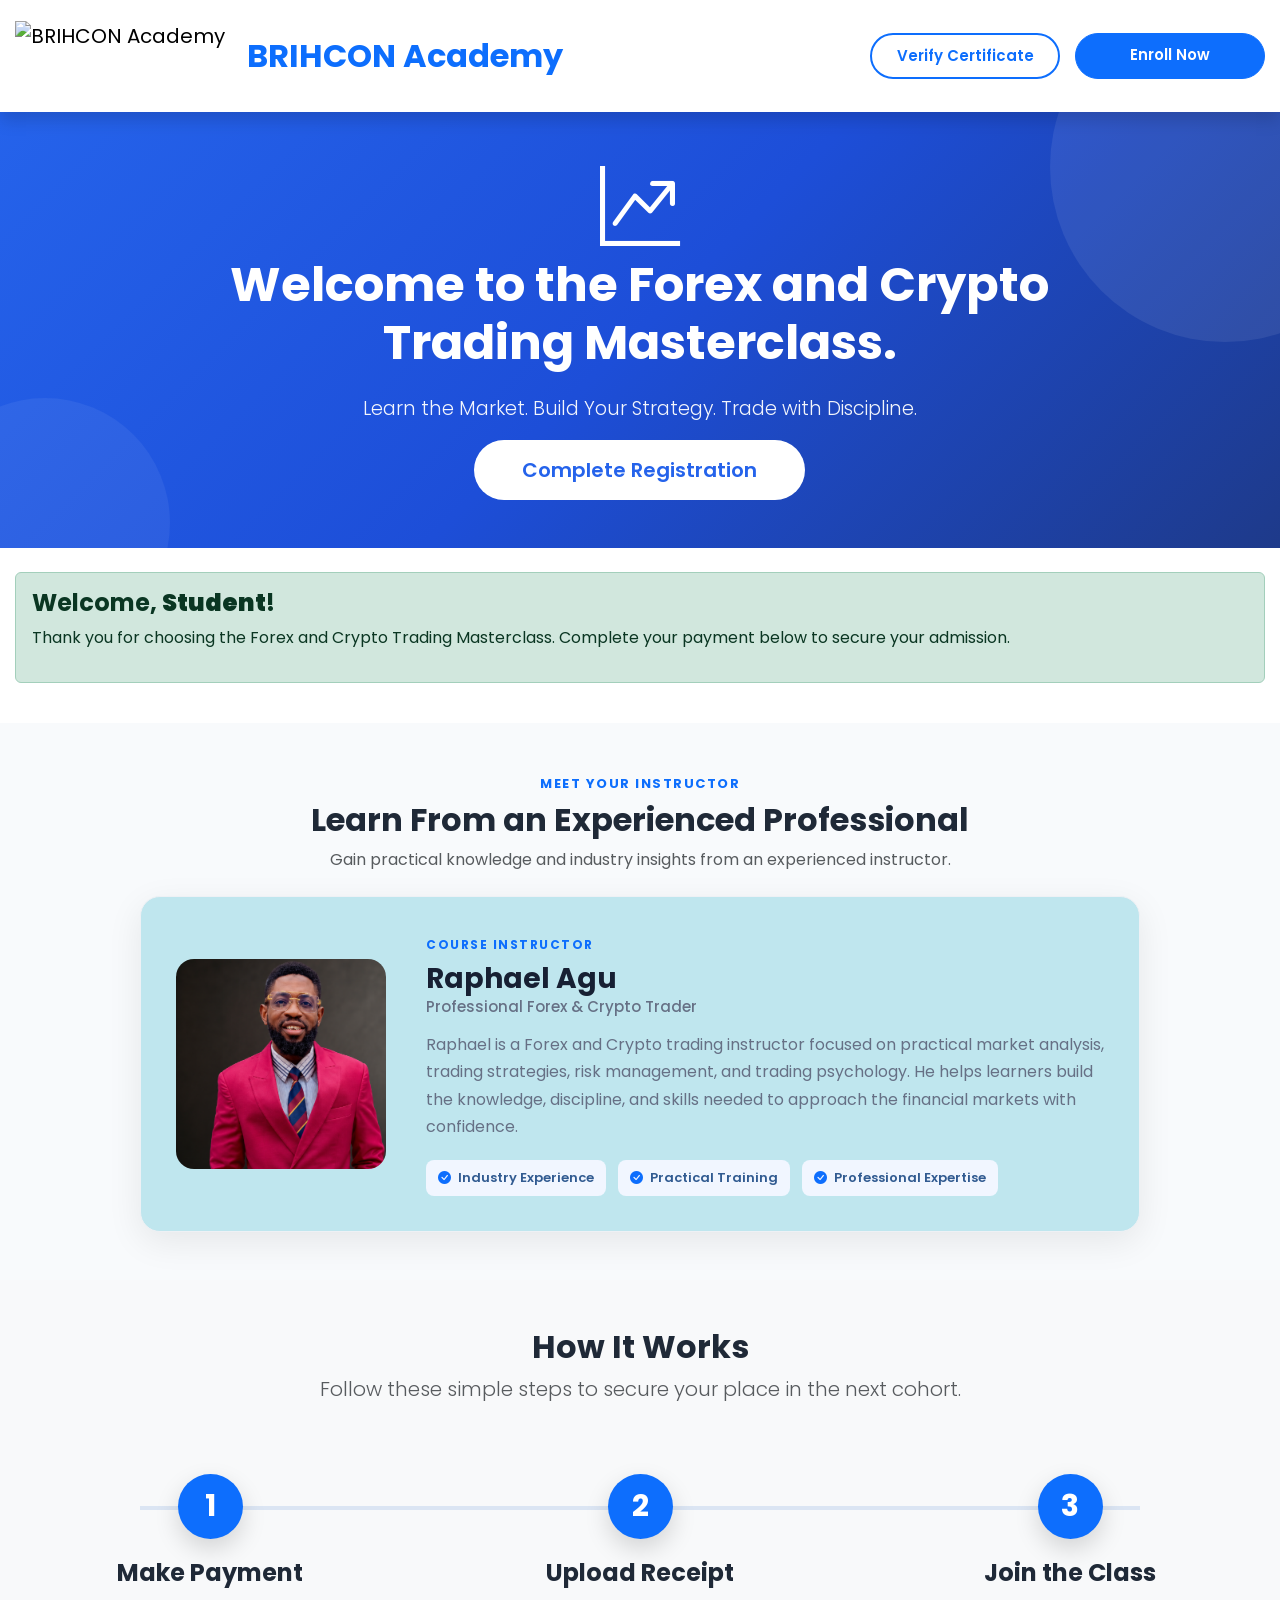
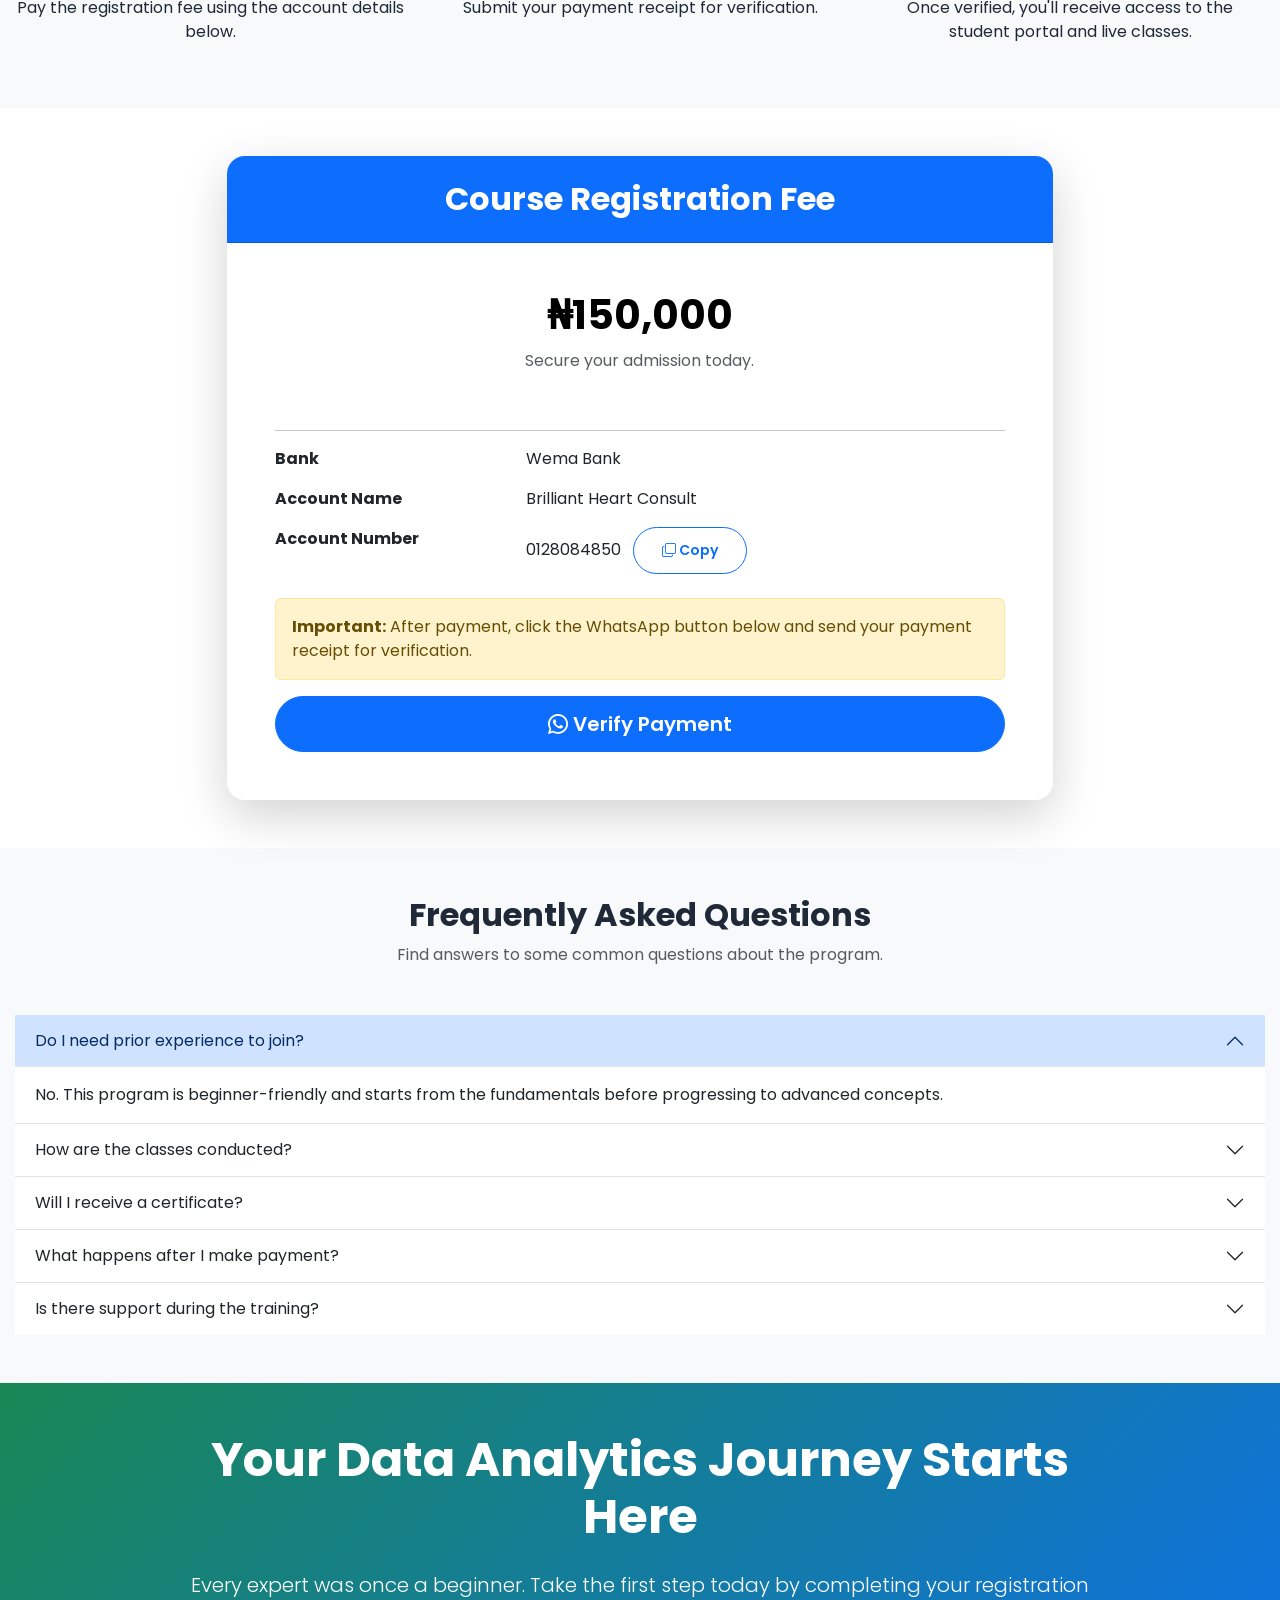
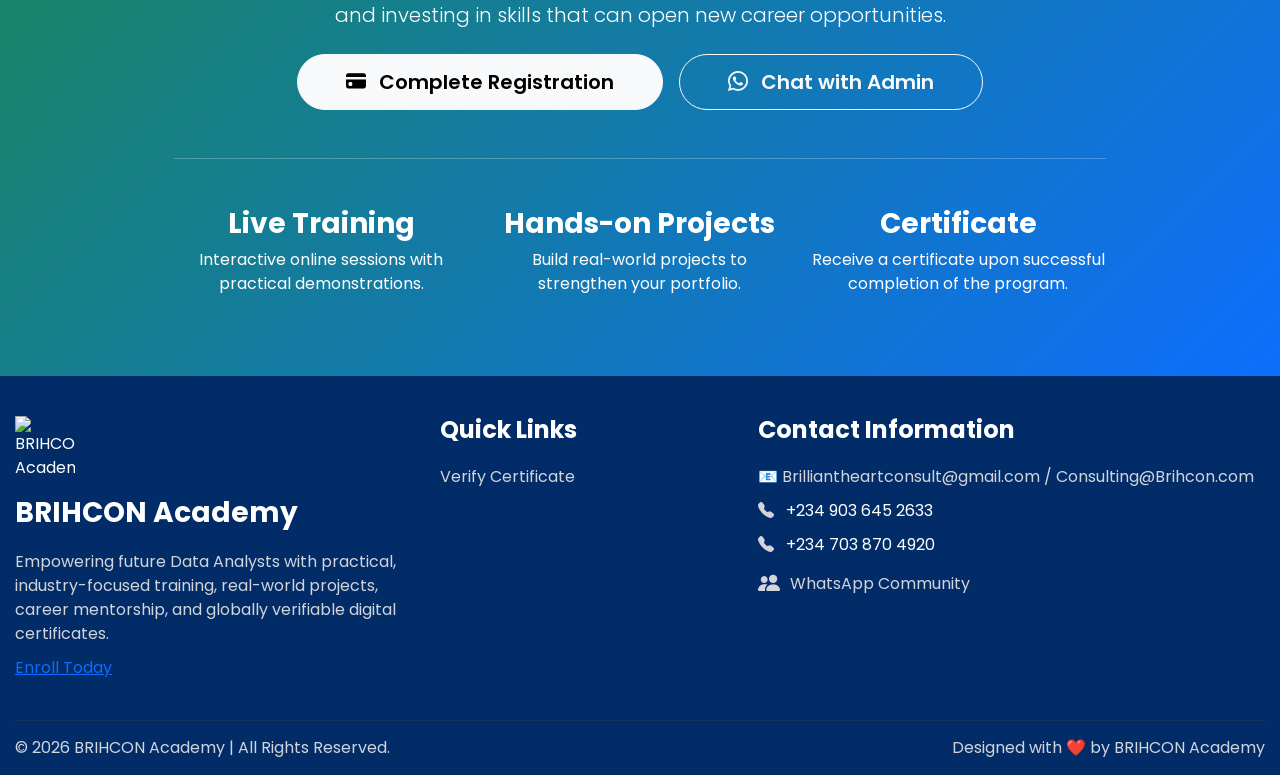
==== Crypto.html @ 4093587c "Update website" ====
<!DOCTYPE html>
<html lang="en">
<head>
    <meta charset="UTF-8">
    <meta name="viewport" content="width=device-width, initial-scale=1.0">
    <title>BRIHCON Academy</title>

    <link rel="stylesheet"
href="https://cdn.jsdelivr.net/npm/bootstrap-icons@1.11.3/font/bootstrap-icons.min.css">

    <!-- Bootstrap CSS -->
    <link href="https://cdn.jsdelivr.net/npm/bootstrap@5.3.7/dist/css/bootstrap.min.css" rel="stylesheet">

    <!-- Google Font -->
    <link href="https://fonts.googleapis.com/css2?family=Poppins:wght@300;400;500;600;700&display=swap" rel="stylesheet">

    <link rel="stylesheet"
href="https://cdn.jsdelivr.net/npm/bootstrap-icons@1.11.3/font/bootstrap-icons.min.css">

    <!-- Custom CSS -->
    <link rel="stylesheet" href="css/style.css">

    <!-- Meta Pixel Code -->
<script>
!function(f,b,e,v,n,t,s)
{if(f.fbq)return;n=f.fbq=function(){n.callMethod?
n.callMethod.apply(n,arguments):n.queue.push(arguments)};
if(!f._fbq)f._fbq=n;n.push=n;n.loaded=!0;n.version='2.0';
n.queue=[];t=b.createElement(e);t.async=!0;
t.src=v;s=b.getElementsByTagName(e)[0];
s.parentNode.insertBefore(t,s)}(window, document,'script',
'https://connect.facebook.net/en_US/fbevents.js');
fbq('init', '1331782252010533');
fbq('track', 'PageView');
</script>
<noscript><img height="1" width="1" style="display:none"
src="https://www.facebook.com/tr?id=1331782252010533&ev=PageView&noscript=1"
/></noscript>
<!-- End Meta Pixel Code -->

</head>
<body>

<!-- ================= NAVIGATION BAR ================= -->

<nav class="navbar navbar-expand-lg bg-white shadow sticky-top py-3">

    <div class="container">

        <a class="navbar-brand d-flex align-items-center" href="index.html">

            <img src="assets/images/logo.png"
     class="navbar-logo"
     alt="BRIHCON Academy">

            <span class="brand-text">
                BRIHCON Academy
            </span>

        </a>

        <button class="navbar-toggler"
                type="button"
                data-bs-toggle="collapse"
                data-bs-target="#navbarNav">

            <span class="navbar-toggler-icon"></span>

        </button>

        <div class="collapse navbar-collapse justify-content-end"
             id="navbarNav">

            <div class="navbar-buttons">

                <a href="#"
                   class="btn btn-outline-primary google-login"
                   data-url="https://script.google.com/macros/s/AKfycbw-p0ZIhzXnlFWdeRS-9d6AIKS9VWM-W7EAECVDmQnjec3H6gtN5RcXPsz-zkzmJPb-CA/exec">

                    Verify Certificate

                </a>

                <a href="#"
                   class="btn btn-primary google-login"
                   data-url="https://docs.google.com/forms/d/e/1FAIpQLSdikaY3TfEQsWDkCFpOF4P0erZunV_uy4Vov2r-BqC1QSUkAA/viewform">

                    Enroll Now

                </a>

            </div>

        </div>

    </div>

</nav>

<!-- Hero Section -->
<section class="hero-section py-5 text-white">

    <div class="container">

        <div class="row justify-content-center">

            <div class="col-lg-8 text-center">

                <i class="bi bi-graph-up-arrow display-1 mb-4"></i>

                <h1 class="fw-bold">
                    Welcome to the Forex and Crypto Trading Masterclass.
                </h1>

                <p class="lead mt-4">
                    Learn the Market. Build Your Strategy. Trade with Discipline.
                </p>

                <a href="#payment" class="btn btn-light btn-lg mt-3 px-5">
                    Complete Registration
                </a>

            </div>

        </div>

    </div>

</section>

<div class="container py-4">

<div class="alert alert-success">

<h4 id="welcome"></h4>

<p>

Thank you for choosing the Forex and Crypto Trading Masterclass.

Complete your payment below to secure your admission.

</p>

</div>

</div>


<!-- ================================
     ABOUT THE INSTRUCTOR
================================= -->
<section class="instructor-section py-5">
    <div class="container">

        <div class="text-center mb-4">
            <span class="section-subtitle">MEET YOUR INSTRUCTOR</span>
            <h2 class="fw-bold">Learn From an Experienced Professional</h2>
            <p class="text-muted">
                Gain practical knowledge and industry insights from an experienced instructor.
            </p>
        </div>

        <div class="instructor-card">

            <div class="instructor-image">
                <img src="assets/images/Ralph.png"
                     alt="Course Instructor">
            </div>

            <div class="instructor-content">

                <span class="instructor-label">
                    COURSE INSTRUCTOR
                </span>

                <h3>Raphael Agu</h3>

                <h5>Professional Forex & Crypto Trader</h5>

                <p>
                    Raphael is a Forex and Crypto trading instructor focused on practical market analysis, trading strategies, risk management, and trading psychology. He helps learners build the knowledge, discipline, and skills needed to approach the financial markets with confidence.
                </p>

                <div class="instructor-skills">

                    <span>
                        <i class="bi bi-check-circle-fill"></i>
                        Industry Experience
                    </span>

                    <span>
                        <i class="bi bi-check-circle-fill"></i>
                        Practical Training
                    </span>

                    <span>
                        <i class="bi bi-check-circle-fill"></i>
                        Professional Expertise
                    </span>

                </div>

            </div>

        </div>

    </div>
</section>

<section class="py-5 bg-light">

    <div class="container">

        <div class="text-center mb-5">

            <h2 class="fw-bold">How It Works</h2>

            <p class="lead text-muted">
                Follow these simple steps to secure your place in the next cohort.
            </p>

        </div>

        <div class="process-wrapper">

            <div class="process-line"></div>

            <div class="process-step">

                <div class="step-number bg-primary">1</div>

                <h4>Make Payment</h4>

                <p>
                    Pay the registration fee using the account details below.
                </p>

            </div>

            <div class="process-step">

                <div class="step-number bg-primary">2</div>

                <h4>Upload Receipt</h4>

                <p>
                    Submit your payment receipt for verification.
                </p>

            </div>

            <div class="process-step">

                <div class="step-number bg-primary">3</div>

                <h4>Join the Class</h4>

                <p>
                    Once verified, you'll receive access to the student portal and live classes.
                </p>

            </div>

        </div>

    </div>

</section>

<!-- Bank Details -->

<section class="py-5">

<div class="container">

<div class="row justify-content-center align-items-center">
<div class="col-lg-8">

<div class="card border-0 shadow-lg">

<div class="card-header bg-primary text-white text-center py-4">

<h2 class="mb-0">
Course Registration Fee
</h2>

</div>

<div class="card-body p-5">

<div class="text-center mb-4">

<h1 class="text-black fw-bold">
₦150,000
</h1>

<p class="text-muted">
Secure your admission today.
</p>

</div>

<hr>

<div class="row mb-3">

<div class="col-md-4 fw-bold">
Bank
</div>

<div class="col-md-8">
Wema Bank
</div>

</div>

<div class="row mb-3">

<div class="col-md-4 fw-bold">
Account Name
</div>

<div class="col-md-8">
Brilliant Heart Consult
</div>

</div>

<div class="row mb-4">

<div class="col-md-4 fw-bold">
Account Number
</div>

<div class="col-md-8">

<span id="acctNo">
0128084850
</span>

<button class="btn btn-outline-primary btn-sm ms-2"
onclick="copyAccount()">

<i class="bi bi-copy"></i>

Copy

</button>

</div>

</div>

<div class="alert alert-warning">

<strong>Important:</strong>

After payment, click the WhatsApp button below and send your payment receipt for verification.

</div>

<div class="d-grid gap-3">

<a href="https://wa.me/2348147290762?text=Hello%20BRIHCON%20Academy!%20I'm%20interested%20in%20your%20Data%20Analytics%20courses."

class="btn btn-primary btn-lg">

<i class="bi bi-whatsapp"></i>

Verify Payment

</a>

</div>

</div>

</div>

</div>

</div>

</div>

</section>

<!-- FAQ Section -->
<section class="py-5 bg-light">

    <div class="container">

        <div class="text-center mb-5">
            <h2 class="fw-bold">Frequently Asked Questions</h2>
            <p class="text-muted">
                Find answers to some common questions about the program.
            </p>
        </div>

        <div class="accordion accordion-flush" id="faqAccordion">

            <!-- Question 1 -->
            <div class="accordion-item">
                <h2 class="accordion-header" id="headingOne">
                    <button class="accordion-button" type="button"
                        data-bs-toggle="collapse"
                        data-bs-target="#collapseOne">
                        Do I need prior experience to join?
                    </button>
                </h2>

                <div id="collapseOne"
                    class="accordion-collapse collapse show"
                    data-bs-parent="#faqAccordion">

                    <div class="accordion-body">
                        No. This program is beginner-friendly and starts from the fundamentals before progressing to advanced concepts.
                    </div>

                </div>
            </div>

            <!-- Question 2 -->
            <div class="accordion-item">
                <h2 class="accordion-header" id="headingTwo">
                    <button class="accordion-button collapsed"
                        type="button"
                        data-bs-toggle="collapse"
                        data-bs-target="#collapseTwo">

                        How are the classes conducted?

                    </button>
                </h2>

                <div id="collapseTwo"
                    class="accordion-collapse collapse"
                    data-bs-parent="#faqAccordion">

                    <div class="accordion-body">
                        Classes are held live online. You'll also receive access to class recordings so you can revisit lessons anytime.
                    </div>

                </div>
            </div>

            <!-- Question 3 -->
            <div class="accordion-item">
                <h2 class="accordion-header" id="headingThree">
                    <button class="accordion-button collapsed"
                        type="button"
                        data-bs-toggle="collapse"
                        data-bs-target="#collapseThree">

                        Will I receive a certificate?

                    </button>
                </h2>

                <div id="collapseThree"
                    class="accordion-collapse collapse"
                    data-bs-parent="#faqAccordion">

                    <div class="accordion-body">
                        Yes. Students who successfully complete the program and meet the course requirements will receive a certificate of completion.
                    </div>

                </div>
            </div>

            <!-- Question 4 -->
            <div class="accordion-item">
                <h2 class="accordion-header" id="headingFour">
                    <button class="accordion-button collapsed"
                        type="button"
                        data-bs-toggle="collapse"
                        data-bs-target="#collapseFour">

                        What happens after I make payment?

                    </button>
                </h2>

                <div id="collapseFour"
                    class="accordion-collapse collapse"
                    data-bs-parent="#faqAccordion">

                    <div class="accordion-body">
                        Send your payment receipt to the admin via WhatsApp. Once your payment is verified, you'll receive access to the student community, class schedule, and learning resources.
                    </div>

                </div>
            </div>

            <!-- Question 5 -->
            <div class="accordion-item">
                <h2 class="accordion-header" id="headingFive">
                    <button class="accordion-button collapsed"
                        type="button"
                        data-bs-toggle="collapse"
                        data-bs-target="#collapseFive">

                        Is there support during the training?

                    </button>
                </h2>

                <div id="collapseFive"
                    class="accordion-collapse collapse"
                    data-bs-parent="#faqAccordion">

                    <div class="accordion-body">
                        Absolutely! You'll have access to our learning community where you can ask questions, receive guidance, and interact with fellow learners throughout the program.
                    </div>

                </div>
            </div>

        </div>

    </div>

</section>

<!-- Final CTA -->
<section class="py-5 text-white" style="background: linear-gradient(135deg, #198754, #0d6efd);">

    <div class="container">

        <div class="row justify-content-center">

            <div class="col-lg-9 text-center">

                <h2 class="display-5 fw-bold mb-4">
                    Your Data Analytics Journey Starts Here
                </h2>

                <p class="lead mb-4">
                    Every expert was once a beginner. Take the first step today by completing your registration and investing in skills that can open new career opportunities.
                </p>

                <div class="d-flex flex-wrap justify-content-center gap-3">

                    <a href="#payment" class="btn btn-light btn-lg px-5">
                        <i class="bi bi-credit-card-fill me-2"></i>
                        Complete Registration
                    </a>

                    <a href="https://wa.me/234XXXXXXXXXX"
                       class="btn btn-outline-light btn-lg px-5">

                        <i class="bi bi-whatsapp me-2"></i>
                        Chat with Admin

                    </a>

                </div>

                <hr class="my-5">

                <div class="row text-center">

                    <div class="col-md-4 mb-3">
                        <h3 class="fw-bold">Live Training</h3>
                        <p>Interactive online sessions with practical demonstrations.</p>
                    </div>

                    <div class="col-md-4 mb-3">
                        <h3 class="fw-bold">Hands-on Projects</h3>
                        <p>Build real-world projects to strengthen your portfolio.</p>
                    </div>

                    <div class="col-md-4 mb-3">
                        <h3 class="fw-bold">Certificate</h3>
                        <p>Receive a certificate upon successful completion of the program.</p>
                    </div>

                </div>

            </div>

        </div>

    </div>

</section>

<!-- ===================================================== -->
<!--                     FOOTER                            -->
<!-- ===================================================== -->

<footer class="footer-section">

<div class="container">

<div class="row gy-4 align-items-start">

<!-- Academy -->

<div class="col-lg-4 text-center text-lg-start">

<img src="assets/images/logo.png"
     class="footer-logo mb-3"
     alt="BRIHCON Academy">

<h3>BRIHCON Academy</h3>

<p>
Empowering future Data Analysts with practical,
industry-focused training, real-world projects,
career mentorship, and globally verifiable
digital certificates.
</p>

 <a href="#"
   class="secondary"
   data-url="https://docs.google.com/forms/d/e/1FAIpQLSdikaY3TfEQsWDkCFpOF4P0erZunV_uy4Vov2r-BqC1QSUkAA/viewform?usp=sharing&ouid=107948398067975333076">

Enroll Today

</a>

</div>

<!-- Quick Links -->

<div class="col-lg-3 text-center text-lg-start">

<h4>Quick Links</h4>

<ul class="footer-links">

<li><a href="#VerifyCertificate">Verify Certificate</a></li>

</ul>

</div>

<!-- Contact -->

<div class="col-lg-5 text-center text-lg-start">

<h4>Contact Information</h4>

<p>
📧 Brilliantheartconsult@gmail.com / Consulting@Brihcon.com
</p>

<p>
        <i class="bi bi-telephone-fill me-2"></i>
        <a href="tel:+2349036452633" class="text-white text-decoration-none">
            +234 903 645 2633
        </a>
    </p>

    <p>
        <i class="bi bi-telephone-fill me-2"></i>
        <a href="tel:+2347038704920" class="text-white text-decoration-none">
            +234 703 870 4920
        </a>
    </p>
<p>

    <a href="https://chat.whatsapp.com/Fhtjsbm9cZG6s3oMq2C0WB"
           target="_blank"
           class="footer-social">

<i class="bi bi-people-fill"></i>
WhatsApp Community

</a>

</p>

</div>

</div>

<hr>

<div class="footer-bottom">

    <p>
        © 2026 BRIHCON Academy | All Rights Reserved.
    </p>

    <p>

    </p>

    <p>
        Designed with ❤️ by BRIHCON Academy
    </p>

</div>
</div>

</div>

</footer>


<div class="page-wrapper">

<script src="https://cdn.jsdelivr.net/npm/bootstrap@5.3.7/dist/js/bootstrap.bundle.min.js"></script>

<script src="js/script.js"></script>

</div>

<script type="module" src="js/firebase.js"></script>
<script type="module" src="js/auth.js"></script>

<script>

function copyAccount(){

const account=document.getElementById("acctNo").innerText;

navigator.clipboard.writeText(account);

alert("Account number copied successfully!");

}

</script>
<script>

document.getElementById("welcome").innerHTML =
"Welcome, <strong>" +
(localStorage.getItem("name") || "Student") +
"</strong>!";

</script>
</body>
</html>
---- css/style.css ----
body {
    font-family: 'Poppins', sans-serif;
    background: #F8FAFC;
}
.hero{
    padding:100px 0;
    background:linear-gradient(135deg,#F8FAFC,#EAF4FF);
}

.hero h1{
    line-height:1.2;
    font-weight:700;
}

.hero p{
    font-size:22px;
    line-height:1.8;
}

.hero img{
    border-radius:20px;
    box-shadow:0 20px 60px rgba(0,0,0,.15);
}

section.bg-white{
    padding:70px 0;
}

.shadow{
    transition:.3s;
}

.shadow:hover{
    transform:translateY(-8px);
}

/* ===================================================== */
/*                 WHY CHOOSE SECTION                    */
/* ===================================================== */

.card{
    transition: all .3s ease;
    border-radius: 15px;
}

.card:hover{
    transform: translateY(-10px);
    box-shadow: 0 20px 40px rgba(0,0,0,.15)!important;
}

/* ===================================================== */
/*             MEET YOUR INSTRUCTOR                      */
/* ===================================================== */

section img{
    border-radius:20px;
}

section img:hover{
    transform:scale(1.03);
    transition:.4s;
}

/* ===================================================== */
/*                    LOGO STYLING                       */
/* ===================================================== */

.navbar-brand img {
    height: 70px;
    width: "70";
    transition: transform 0.3s ease;
}

.navbar-brand img:hover {
    transform: scale(1.1);
}

/* ===================================================== */
/*                     NAVIGATION LOGO                   */
/* ===================================================== */

.navbar-logo{
    height:55px;
    width:auto;
}

/* ==========================================
   GLOBAL STYLES
========================================== */

:root{
    --primary:#0d6efd;
    --secondary:#88cade;
    --light:#f8fafc;
    --dark:#1f2937;
}

*{
    margin:0;
    padding:0;
    box-sizing:border-box;
}

html{
    scroll-behavior:smooth;
}

body{
    margin:0;
    padding:0;
    width:100%;
    overflow-x:hidden;
    font-family:'Poppins',sans-serif;
    background:#F8FAFC;
    color:var(--dark);
}

img{
    max-width:100%;
    height:auto;
    display:block;
}

section{
    padding:80px 0;
}

.container{
    width:100%;
}

h1,h2,h3,h4,h5,h6{
    font-weight:700;
}

.btn{
    border-radius:50px;
    padding:12px 28px;
    font-weight:600;
    transition:.3s;
}

.btn:hover{
    transform:translateY(-3px);
}

.card{
    border:none;
    border-radius:18px;
    overflow:hidden;
    transition:.3s;
}

.card:hover{
    transform:translateY(-8px);
    box-shadow:0 20px 40px rgba(0,0,0,.15);
}
/* ===================================================== */
/*               TESTIMONIALS                            */
/* ===================================================== */

.card:hover{
    transform: translateY(-10px);
    transition: 0.3s ease;
}

.card p{
    line-height:1.7;
}
/* ===================================================== */
/*               YOUTUBE SECTION                         */
/* ===================================================== */

.youtube-thumb{
    height:220px;
    object-fit:cover;
    transition:0.4s;
}

.youtube-thumb:hover{
    transform:scale(1.05);
}

.card{
    overflow:hidden;
}

.btn-danger{
    font-weight:600;
}

/* ===================================================== */
/*                YOUTUBE THUMBNAILS                     */
/* ===================================================== */

.video-thumbnail{

    position:relative;

    overflow:hidden;

}

.youtube-thumb{

    width:100%;

    height:230px;

    object-fit:cover;

    transition:.5s;

}

.video-thumbnail:hover .youtube-thumb{

    transform:scale(1.1);

}

.video-thumbnail::after{

    content:"";

    position:absolute;

    top:0;

    left:0;

    width:100%;

    height:100%;

    background:rgba(0,0,0,.25);

    transition:.4s;

}

.video-thumbnail:hover::after{

    background:rgba(0,0,0,.15);

}

.play-button{

    position:absolute;

    top:50%;

    left:50%;

    transform:translate(-50%,-50%);

    width:80px;

    height:80px;

    background:#e7e3e3;

    border-radius:50%;

    color:#fff;

    font-size:38px;

    display:flex;

    justify-content:left;

    align-items:left;

    transition:.3s;

    z-index:5;

    cursor:pointer;

}

.video-thumbnail:hover .play-button{

    transform:translate(-50%,-50%) scale(1.15);

    background:#191818;

}

.card{

    border-radius:18px;

    overflow:hidden;

}
html{
    scroll-behavior: smooth;
}

/*==================================
            FOOTER
===================================*/

.footer-section{
    background:#022c67;
    color:#fff;
    padding:40px 0 10px;
}

.footer-logo{

width:60px;

}

.footer-section h3,
.footer-section h4{

font-weight:700;
margin-bottom:20px;
color:#fff;

}

.footer-section p{
    color:#d1d5db;
    line-height:1.5;
    margin-bottom:10px;
}

.footer-links{

list-style:none;
padding:0;

}

.footer-links li{

margin-bottom:8px;

}

.footer-links a{

color:#d1d5db;
text-decoration:none;
transition:.3s;

}

.footer-links a:hover{

color:#38bdf8;
padding-left:8px;

}

.footer-social{

color:#d1d5db;
text-decoration:none;
display:inline-flex;
align-items:center;
gap:10px;
transition:.3s;

}

.footer-social:hover{

color:#38bdf8;

}

.footer-social i{

font-size:22px;

}

.footer-section hr{

border-color:#495057;
margin:40px 0 10px;

}

.footer-bottom{

display:flex;
justify-content:space-between;
align-items:center;
flex-wrap:wrap;

}

.footer-bottom p{

margin:5px 0;

}

/* ===================================================== */
/*          PREMIUM WHATSAPP LIVE CHAT                   */
/* ===================================================== */

.whatsapp-container{

    position:fixed;

    bottom:25px;

    right:25px;

    display:flex;

    align-items:flex-end;

    gap:15px;

    z-index:9999;

}

/* Chat Box */

.chat-popup{

    display:none;

    width:320px;

    background:#fff;

    border-radius:18px;

    overflow:hidden;

    box-shadow:0 15px 40px rgba(0,0,0,.18);

    animation:slideUp .6s ease;

}

/* Header */

.chat-header{

    background:#1523e7;
    color:#fff;
    padding:15px;
    display:flex;
    align-items:left;
    gap:12px;
    position:relative;

}

.chat-header img{

    width:50px;

    height:50px;

    border-radius:50%;

    background:#fff;

    padding:5px;

}

.chat-header h5{

    margin:0;

    font-weight:700;

}

.chat-header small{

    opacity:.9;

}

/* Close Button */

.close-chat{

    position:absolute;
    top:10px;
    right:12px;

    width:30px;
    height:30px;

    border:none;
    border-radius:50%;

    background:rgba(255,255,255,.2);

    color:#fff;

    font-size:22px;
    font-weight:bold;

    cursor:pointer;

    display:flex;
    justify-content:center;
    align-items:center;

    transition:.3s;

}

.close-chat:hover{

    background:rgba(255,255,255,.4);

}

/* Body */

.chat-body{

    padding:20px;

}

.chat-body p{

    margin-bottom:12px;

    color:#232121;

    line-height:1.7;

}

/* WhatsApp Button */

.whatsapp-float{

    width:68px;

    height:68px;

    border-radius:50%;

    background:#e6e8e8;

    display:flex;

    justify-content:center;

    align-items:center;

    box-shadow:0 15px 30px rgba(0,0,0,.25);

    transition:.35s;

}

.whatsapp-float img{

    width:38px;

}

.whatsapp-float:hover{

    transform:scale(1.15);

}

/* Animation */

@keyframes slideUp{

    from{

        transform:translateY(50px);

        opacity:0;

    }

    to{

        transform:translateY(0);

        opacity:1;

    }

}

#verificationResult{

    display:none;

}

.verify-success{

    background:#030328;

    border-left:6px solid #198754;

    padding:25px;

    border-radius:12px;

}

.verify-fail{

    background:#fdecec;

    border-left:6px solid red;

    padding:25px;

    border-radius:12px;

}

.verify-success h3{

    color:#198754;

}

.verify-fail h3{

    color:red;

}

/* ========================================= */
/*      DIGITAL CREDENTIAL CARD              */
/* ========================================= */

.credential-card{

background:white;

padding:40px;

border-radius:20px;

box-shadow:0 15px 40px rgba(0,0,0,.12);

margin-top:25px;

}

.credential-header{

display:flex;

justify-content:space-between;

align-items:center;

flex-wrap:wrap;

}

.credential-logo{

width:70px;

margin-right:15px;

}

.verified-badge{

background:#198754;

color:white;

padding:10px 20px;

border-radius:30px;

font-weight:bold;

}

.student-photo{

width:170px;

height:170px;

border-radius:50%;

object-fit:cover;

border:6px solid #198754;

}

.official-stamp{

margin-top:40px;

background:#198754;

color:white;

padding:15px;

border-radius:50px;

text-align:left;

font-size:20px;

font-weight:bold;

letter-spacing:1px;

}

.table td{

padding:12px;

font-size:17px;

}

/* Navigation menu */
.navbar-nav .nav-link {
    font-size: 18px;
    font-weight: 600;
}

/* Enroll button */
.navbar .btn {
    font-size: 18px;
    font-weight: 600;
}

/* BRICON Academy logo text */
.navbar-brand span {
    font-size: 2rem !important;
    font-weight: 700;
}

.card{
    height:100%;
}

.card-body{
    display:flex;
    flex-direction:column;
    text-align:left;
}

.card-body p{
    flex-grow:1;
}

.card-body .btn{
    margin-top:auto;
    align-self:flex-start;
    width:auto;
}
.course-img{
    width:100%;
    height:220px;
    object-fit:cover;
}
#courses .card-img-top{
    height:200px;
    object-fit:cover;
}
.course-card .btn{
    display: inline-block;
    margin-top: 20px;
    margin-left: 0;
}

#courses .card-body{
    padding-top:30px;
}
/* Light Blue Button */

.btn-sky{
    background:#2a56b3;
    color:#fff;
    border:none;
    font-weight:600;
    border-radius:10px;
    transition:0.3s;
}

.btn-sky:hover{
    background:#0ea5e9;
    color:#fff;
}

/* ==============================
   PAGE LAYOUT (FULL WIDTH)
============================== */

*{
    margin:0;
    padding:0;
    box-sizing:border-box;
}

html,
body{
    width:100%;
    margin:0;
    padding:0;
    overflow-x:hidden;
    background:#ffffff;
    font-family:'Poppins',sans-serif;
}

.page-wrapper{
    width:100%;
    max-width:100%;
    margin:0;
    padding:0;
    background:#fff;
    border:none;
    border-radius:0;
    box-shadow:none;
    overflow:hidden;
}

.container{
    width:100%;
    max-width:1320px;
    margin:0 auto;
    padding-left:15px;
    padding-right:15px;
}

img{
    max-width:100%;
    height:auto;
}

@media (max-width:768px){

    body{
        padding:0;
        margin:0;
    }

    .page-wrapper{
        width:100%;
        margin:0;
        border:none;
        border-radius:0;
        box-shadow:none;
    }

    .container{
        padding-left:15px;
        padding-right:15px;
    }

    .hero{
        text-align:center;
    }

    .hero h1{
        font-size:2rem;
    }

    .hero p{
        font-size:1rem;
    }

    .navbar-brand img{
        height:55px;
    }

    .hero-buttons{
        justify-content:center;
    }
}
/* ===============================
   TESTIMONIAL MARQUEE
================================ */

.testimonial-slider{

overflow:hidden;
position:relative;
width:100%;

}

.testimonial-track{

display:flex;
gap:30px;
width:max-content;
animation:scrollTestimonials 30s linear infinite;

}

.testimonial-slider:hover .testimonial-track{

animation-play-state:paused;

}

.testimonial-card{

width:320px;
background:#fff;
padding:25px;
border-radius:20px;
box-shadow:0 8px 25px rgba(0,0,0,.12);
text-align:center;
flex-shrink:0;

}
.testimonial-card img{
    display:block;
    margin:0 auto 20px;
}

.testimonial-card h3{
    text-align:center;
}

.testimonial-card h5{
    text-align:center;
    margin-top:15px;
    font-weight:700;
}

.testimonial-card small{
    display:block;
    text-align:center;
    color:#666;
}

.testimonial-card img{

width:100px;
height:100px;
border-radius:50%;
object-fit:cover;
border:4px solid #337ae5;
margin-bottom:15px;

}

.testimonial-card p{

margin:20px 0;
font-style:italic;
min-height:90px;

}

.testimonial-card h5{

color:#0d6efd;
margin-bottom:5px;

}

@keyframes scrollTestimonials{

0%{

transform:translateX(0);

}

100%{

transform:translateX(-50%);

}

}

/* ===============================
   Vision Mission Values
==================================*/

.vmv-section{
    padding:80px 8%;
    background:#f5f9ff;
}

.section-title{
    text-align:left;
    margin-bottom:50px;
}

.section-title h2{
    font-size:42px;
    color:#0d47a1;
    margin-bottom:15px;
}

.section-title p{
    color:#666;
    font-size:18px;
}

.vmv-grid{
    display:grid;
    grid-template-columns:repeat(auto-fit,minmax(280px,1fr));
    gap:30px;
}

.vmv-card{
    background:#fff;
    border-radius:18px;
    padding:35px 30px;
    text-align:left;
    box-shadow:0 10px 25px rgba(0,0,0,.08);
    transition:.35s ease;
    border-top:5px solid #0d6efd;
}

.vmv-card:hover{
    transform:translateY(-10px);
    box-shadow:0 20px 40px rgba(0,0,0,.15);
}

.vmv-card .icon{
    font-size:50px;
    margin-bottom:20px;
}

.vmv-card h3{
    color:#0d47a1;
    margin-bottom:15px;
    font-size:24px;
}

.vmv-card p{
    color:#555;
    line-height:1.8;
    font-size:16px;
}

@media(max-width:768px){

.section-title h2{
    font-size:32px;
}

.section-title p{
    font-size:16px;
}

}
.card-image{
    display: flex;
    justify-content: left;
    margin-bottom: 20px;
}

.card-image img{
    width: 90px;
    height: 90px;
    object-fit: cover;
    border-radius: 50%;
    border: 4px solid #eaf3ff;
    transition: 0.3s ease;
}

.vmv-card:hover .card-image img{
    transform: scale(1.08);
}
.bha-popup-overlay{
    position:fixed;
    inset:0;
    background:rgba(0,0,0,.5);
    display:flex;
    justify-content:center;
    align-items:center;
    z-index:9999;
}

.bha-popup{
    background:#fff;
    padding:30px;
    width:350px;
    border-radius:12px;
    text-align:center;
    box-shadow:0 10px 30px rgba(0,0,0,.2);
}

.bha-popup h3{
    color:#0d6efd;
    margin-bottom:15px;
}

.bha-popup button{
    margin-top:20px;
    background:#0d6efd;
    color:#fff;
    border:none;
    padding:10px 25px;
    border-radius:8px;
    cursor:pointer;
}
.feature-card{
    border-radius:20px;
    overflow:hidden;
    background:#fff;
    box-shadow:0 10px 25px rgba(0,0,0,.12);
    height:100%;
}

.feature-card img{
    width:100%;
    height:250px;        /* Same height for every image */
    object-fit:cover;    /* Crops images nicely */
    display:block;
}
.feature-content{
    padding:25px;
    min-height:170px;
}

.feature-content h3{
    font-weight:700;
    margin-bottom:12px;
}
.feature-card{
    transition:.4s;
}

.feature-card:hover{
    transform:translateY(-10px);
    box-shadow:0 20px 40px rgba(0,0,0,.18);
}
/* WHY CHOOSE BRIHCON */

.feature-img{
    width:100%;
    height:250px;
    object-fit:cover;
}

.card{
    border-radius:18px;
    overflow:hidden;
    transition:0.4s ease;
}

.card:hover{
    transform:translateY(-8px);
    box-shadow:0 20px 40px rgba(0,0,0,.18)!important;
}

.card-body{
    min-height:170px;
}
.course-img{
    width:100%;
    height:230px;
    object-fit:cover;
}
.card{
    border-radius:18px;
    overflow:hidden;
    transition:.4s ease;
}

.card:hover{
    transform:translateY(-8px);
    box-shadow:0 20px 40px rgba(0,0,0,.15)!important;
}

.card-body{
    display:flex;
    flex-direction:column;
}

.card-body p{
    flex-grow:1;
}

.card-body .btn{
    margin-top:auto;
}
.feature-slider{
    overflow:hidden;
    width:100%;
    position:relative;
}

.feature-track{
    display:flex;
    gap:30px;
    width:max-content;
    animation: featureScroll 30s linear infinite;
}

.feature-slider:hover .feature-track{
    animation-play-state:paused;
}

.feature-card{
    flex:0 0 350px;
}

.feature-card .card{
    border:none;
    border-radius:18px;
    overflow:hidden;
}

.feature-img{
    width:100%;
    height:220px;
    object-fit:cover;
}

@keyframes featureScroll{

    from{
        transform:translateX(0);
    }

    to{
        transform:translateX(-50%);
    }

}
.feature-card{
    flex: 0 0 350px;
    display: flex;
}

.feature-card .card{
    width: 100%;
    height: 100%;
    display: flex;
    flex-direction: column;
    border-radius: 18px;
    overflow: hidden;
}

.feature-img{
    width: 100%;
    height: 220px;
    object-fit: cover;
}

.feature-card .card-body{
    display: flex;
    flex-direction: column;
    flex: 1;
}

.feature-card .card-body p{
    flex-grow: 1;
}
/* ================= HERO ================= */

.hero{

    padding:90px 0;

    background:#ffffff;

}

/* Text */

.hero-content{
    display:flex;
    flex-direction:column;
    justify-content:center;
}

.hero h1{

    font-size:3.3rem;

    line-height:1.2;

}

.hero p{

    font-size:1.15rem;

    color:#555;

    margin-bottom:30px;

}

/* Buttons */

.hero-buttons{

    display:flex;

    gap:18px;

    flex-wrap:wrap;

}

.hero-buttons .btn{

    padding:14px 32px;

    border-radius:50px;

    font-weight:600;

    transition:.35s;

}

.hero-buttons .btn:hover{

    transform:translateY(-4px);

}

/* Video */

.hero-video{

    border-radius:20px;

    overflow:hidden;

    box-shadow:
    0 25px 60px rgba(13,110,253,.20);

    animation:float 5s ease-in-out infinite;

}

.hero-video video{

    width:100%;

    display:block;

}

/* Floating animation */

@keyframes float{

0%{

transform:translateY(0);

}

50%{

transform:translateY(-10px);

}

100%{

transform:translateY(0);

}

}
@media(max-width:991px){

.hero{

text-align:center;

}

.hero-buttons{

justify-content:center;

}

.hero-content{

margin-bottom:40px;

}

.hero h1{

font-size:2.4rem;

}

}
.vmv-section{

padding:80px 0;

background:#f8fbff;

}

.section-title{

text-align:center;

margin-bottom:60px;

}

.vmv-card{

background:#fff;

border-radius:20px;

padding:30px;

box-shadow:0 10px 30px rgba(0,0,0,.08);

height:100%;

transition:.3s;

}

.vmv-card:hover{

transform:translateY(-8px);

}

.vmv-img{

width:100%;

height:220px;

object-fit:cover;

border-radius:15px;

margin-bottom:20px;

}

.vmv-card h3{

font-weight:700;

margin-bottom:15px;

color:#0d6efd;

}

.values-list{

padding-left:0;

list-style:none;

}

.values-list li{

padding:8px 0;

font-size:17px;

border-bottom:1px solid #eee;

}

/* Section Heading */
#instructor h2{
    color:#0d6efd;   /* Blue */
}

/* All other text */
#instructor h4,
#instructor h5,
#instructor p{
    color:#000;
}
/* Course Enroll Button */

.enroll-btn{

    width:180px;          /* Adjust width as desired */
    border-radius:30px;
    font-weight:600;
    padding:10px 0;
    transition:0.3s ease;

}

.enroll-btn:hover{

    transform:translateY(-3px);

}

.navbar-brand{
    display:flex;
    align-items:center;
    gap:10px;
    margin-right:30px;
}

.navbar-brand span{
    font-size:1.8rem;
    font-weight:700;
    white-space:nowrap;
}
/* ===============================
   NAVBAR BUTTONS
================================ */

.navbar .btn{

    padding:10px 22px;
    border-radius:50px;
    font-size:16px;
    font-weight:600;
    white-space:nowrap;
    min-width:190px;
    text-align:center;

}

.navbar .btn-primary{

    background:#0d6efd;

}

.navbar .btn-outline-primary{

    border:2px solid #0d6efd;

}
/* ================= CONTACT HUB ================= */

.contact-card{

border-radius:20px;

transition:.35s;

padding:20px;

}

.contact-card:hover{

transform:translateY(-10px);

box-shadow:0 20px 35px rgba(0,0,0,.12);

}

.contact-icon{

font-size:60px;

color:#0d6efd;

margin-bottom:20px;

display:block;

}

.contact-card h4{

font-weight:700;

margin-bottom:15px;

}

.contact-card p{

color:#555;

min-height:50px;

}

.contact-card .btn{

width:180px;

}
#instructor{
    font-weight: 300;
}
/* ================= CONTACT SLIDER ================= */

.contact-slider{

    overflow:hidden;
    width:100%;
    position:relative;

}

.contact-track{

    display:flex;
    gap:25px;
    width:max-content;
    animation:scrollContact 35s linear infinite;

}

.contact-track:hover{

    animation-play-state:paused;

}

.contact-track .col-lg-3,
.contact-track .col-md-6{

    flex:0 0 300px;

}

@keyframes scrollContact{

    from{
        transform:translateX(0);
    }

    to{
        transform:translateX(-50%);
    }

}
.instructor-text{

    font-size: 1.2rem;      /* Reduce size */

    line-height: 1.7;        /* Better spacing */

    color:#333;

    font-weight:400;

}
.courseSwiper{
    padding:20px 5px 50px;
}

.courseSwiper .swiper-slide{
    height:auto;
}

.courseSwiper .card{
    border-radius:20px;
    transition:.3s;
}

.courseSwiper .card:hover{
    transform:translateY(-10px);
}
.connect-box{

    background:#fff;
    border-radius:25px;
    padding:60px 40px;
    box-shadow:0 20px 40px rgba(0,0,0,.08);

}

.social-slider{

    overflow:hidden;
    width:100%;
    margin:auto;

}

.social-track{

    display:flex;
    gap:60px;
    width:max-content;
    animation:scrollIcons 20s linear infinite;

}

.social-slider:hover .social-track{

    animation-play-state:paused;

}

.social-track a{

    font-size:55px;
    color:#0d6efd;
    transition:.3s;

}

.social-track a:hover{

    color:#198754;
    transform:scale(1.25);

}

@keyframes scrollIcons{

    from{

        transform:translateX(0);

    }

    to{

        transform:translateX(-50%);

    }

}

.btn{

    transition:.3s;

}

.btn:hover{

    transform:translateY(-5px);

}
.process-wrapper{

    position:relative;
    display:flex;
    justify-content:space-between;
    gap:40px;
    text-align:center;
    margin-top:70px;

}

.process-line{

    position:absolute;
    top:32px;
    left:10%;
    right:10%;
    height:4px;
    background:#dbe5f3;
    z-index:0;

}

.process-step{

    position:relative;
    z-index:2;
    flex:1;

}
/*==========================================
      HOW IT WORKS - MOBILE
==========================================*/

@media (max-width:991px){

    .process-wrapper{

        flex-direction:column;
        gap:40px;
        align-items:center;

    }

    .process-line{

        display:none;

    }

    .process-step{

        width:100%;
        max-width:400px;
        text-align:center;

    }

}

@media (max-width:576px){

    .process-step h4{

        font-size:1.3rem;

    }

    .process-step p{

        font-size:15px;
        padding:0 10px;

    }

    .step-number{

        width:60px;
        height:60px;
        font-size:26px;

    }

}

.step-number{

    width:65px;
    height:65px;
    border-radius:50%;
    color:#fff;
    display:flex;
    justify-content:center;
    align-items:center;
    font-size:30px;
    font-weight:bold;
    margin:0 auto 20px;

    box-shadow:0 10px 25px rgba(0,0,0,.15);

}
.hero-section{
    background: linear-gradient(135deg, #2563eb 0%, #1d4ed8 50%, #1e3a8a 100%);
    padding: 100px 0;
    position: relative;
    overflow: hidden;
}

/* Decorative circles */
.hero-section::before{
    content: "";
    position: absolute;
    width: 350px;
    height: 350px;
    background: rgba(255,255,255,0.08);
    border-radius: 50%;
    top: -120px;
    right: -120px;
}

.hero-section::after{
    content: "";
    position: absolute;
    width: 250px;
    height: 250px;
    background: rgba(255,255,255,0.06);
    border-radius: 50%;
    bottom: -100px;
    left: -80px;
}

.hero-section h1{
    font-weight:700;
    font-size:3rem;
}

.hero-section p{
    max-width:700px;
    margin:auto;
    opacity:.95;
}

.hero-section .btn-light{
    background:#fff;
    color:#2563eb;
    border:none;
    border-radius:50px;
    font-weight:600;
    padding:15px 40px;
    transition:.3s;
}

.hero-section .btn-light:hover{
    background:#2563eb;
    color:#fff;
    transform:translateY(-5px);
    box-shadow:0 10px 25px rgba(0,0,0,.2);
}
.tool-slider{

    overflow:hidden;
    position:relative;
    width:100%;

}

.tool-track{

    display:flex;
    gap:25px;
    width:max-content;
    animation:scrollTools 20s linear infinite;

}

.tool-slider:hover .tool-track{

    animation-play-state:paused;

}

.tool-card{

    width:300px;
    background:#fff;
    border-radius:20px;
    padding:35px;
    text-align:center;
    box-shadow:0 10px 30px rgba(0,0,0,.08);
    transition:.3s;

}

.tool-card:hover{

    transform:translateY(-10px);
    box-shadow:0 20px 40px rgba(37,99,235,.18);

}

.tool-card i{

    color:#2563eb !important;
}

.tool-card h4{

    font-weight:700;
    margin-top:15px;

}

@keyframes scrollTools{

    0%{

        transform:translateX(0);

    }

    100%{

        transform:translateX(-50%);

    }

}
@media (max-width: 768px) {

    .container {
        width: 100%;
        padding: 15px;
    }

    .hero {
        flex-direction: column;
        text-align: center;
    }

    .navbar {
        flex-direction: column;
    }

    .cards {
        display: grid;
        grid-template-columns: 1fr;
        gap: 20px;
    }

    img{
    max-width:100%;
    height:auto;
}

.navbar-logo{
    width:auto;
    height:70px;
}
/*==========================================
      TOOLS SECTION MOBILE
==========================================*/

@media (max-width:991px){

    .tool-slider{
        overflow-x:auto;
        overflow-y:hidden;
        -webkit-overflow-scrolling:touch;
        scrollbar-width:none;
    }

    .tool-slider::-webkit-scrollbar{
        display:none;
    }

    .tool-track{
        animation:none;
        gap:20px;
        padding-bottom:10px;
    }

    .tool-card{
        min-width:280px;
        flex-shrink:0;
    }

}

@media (max-width:576px){

    .tool-card{

        min-width:250px;
        padding:25px;

    }

    .tool-card h4{

        font-size:1.25rem;

    }

    .tool-card p{

        font-size:15px;

    }

}
}
/* ==========================================
   MOBILE RESPONSIVE FIX
========================================== */

@media (max-width: 991px){

    .hero,
    .hero-section{
        padding:60px 0;
        text-align:center;
    }

    .hero h1,
    .hero-section h1{
        font-size:2.2rem;
        line-height:1.3;
    }

    .hero p,
    .hero-section p{
        font-size:1rem;
    }

    .hero-buttons{
        justify-content:center;
    }

    .hero-buttons .btn,
    .navbar .btn{
        width:100%;
        max-width:320px;
        margin:8px auto;
    }

    .navbar-brand span{
        font-size:1.4rem !important;
    }

    .navbar-logo{
        height:60px;
    }

    .feature-card,
    .tool-card,
    .testimonial-card,
    .contact-card,
    .vmv-card{
        width:100%;
        flex:0 0 100%;
    }

    .feature-track,
    .tool-track,
    .testimonial-track,
    .contact-track{
        animation:none;
        display:block;
    }

    .play-button{
        width:60px;
        height:60px;
        font-size:28px;
    }

    .credential-card{
        padding:20px;
    }

    .credential-header{
        flex-direction:column;
        text-align:center;
    }

    .student-photo{
        width:120px;
        height:120px;
        margin:20px auto;
    }

    .contact-card .btn,
    .card-body .btn,
    .enroll-btn{
        width:100%;
    }

    iframe,
    video{
        width:100%;
        height:auto;
    }
}

@media (max-width:576px){

    h1{
        font-size:2rem !important;
    }

    h2{
        font-size:1.7rem !important;
    }

    p{
        font-size:15px;
    }

    .container{
        padding-left:20px;
        padding-right:20px;
    }

    .whatsapp-container{
        right:15px;
        bottom:15px;
    }

    .chat-popup{
        width:95%;
    }

    .footer-bottom{
        flex-direction:column;
        text-align:center;
    }
}

/*==================================================
                NAVBAR
==================================================*/

.navbar{
    background:#fff;
    padding:12px 0;
    box-shadow:0 3px 12px rgba(0,0,0,.05);
    transition:.35s ease;
}

.navbar-brand{
    display:flex;
    align-items:center;
    gap:12px;
    flex-shrink:0;
    margin-right:40px;
}

.navbar-logo{
    height:60px;
    width:auto;
    transition:.3s;
}

.navbar-logo:hover{
    transform:scale(1.05);
}

.navbar-brand span{
    font-size:2rem;
    font-weight:700;
    color:#0d6efd;
    white-space:nowrap;
}

.navbar-nav{
    gap:8px;
}

.navbar-nav .nav-link{
    color:#222;
    font-size:16px;
    font-weight:600;
    padding:10px 14px;
    position:relative;
    transition:.3s;
}

.navbar-nav .nav-link:hover{
    color:#0d6efd;
}

.navbar-nav .nav-link.active{
    color:#222;
}

.navbar-nav .nav-link::after{
    content:"";
    position:absolute;
    left:14px;
    bottom:4px;
    width:0;
    height:3px;
    background:#0d6efd;
    border-radius:50px;
    transition:.3s;
}

.navbar-nav .nav-link:hover::after{
    width:45%;
}

.navbar-nav .nav-link.active::after{
    width:0;
}

/* Buttons */

.navbar .btn{
    padding:10px 22px;
    border-radius:50px;
    font-size:15px;
    font-weight:600;
    white-space:nowrap;
}

.navbar .btn-primary{
    background:#0d6efd;
}

.navbar .btn-outline-primary{
    border:2px solid #0d6efd;
}

/*==================================================
                MOBILE
==================================================*/

@media (max-width:991px){

    .navbar{
        padding:10px 0;
    }

    .navbar-brand{
        margin-right:0;
        gap:10px;
    }

    .navbar-brand span{
        font-size:1.4rem;
    }

    .navbar-logo{
        height:50px;
    }

    .navbar-collapse{
        margin-top:20px;
    }

    .navbar-nav{
        text-align:center;
        gap:0;
    }

    .navbar-nav .nav-link{
        padding:12px;
    }

    .navbar .d-flex{
        flex-direction:column;
        gap:12px;
        width:100%;
        margin-top:20px;
    }

    .navbar .btn{
        width:100%;
    }

}

@media (max-width:576px){

    .navbar-brand span{
        font-size:1.2rem;
    }

    .navbar-logo{
        height:45px;
    }

}
/*====================================================
                HERO SECTION 2.0
====================================================*/

.hero{

padding:90px 0;
background:linear-gradient(135deg,#f8fbff,#eef6ff);

}

.hero-content{

display:flex;
flex-direction:column;
justify-content:center;
height:100%;

}

.hero h1{

font-size:3.3rem;
font-weight:800;
line-height:1.2;
margin-bottom:20px;

}

.hero p{

font-size:1.2rem;
line-height:1.8;
color:#555;
max-width:600px;

}

.hero-buttons{

display:flex;
gap:18px;
flex-wrap:wrap;

}

.hero-buttons .btn{

padding:15px 28px;
border-radius:50px;
font-weight:600;
transition:.35s;

}

.hero-buttons .btn:hover{

transform:translateY(-5px);

}

.hero-video{

border-radius:25px;
overflow:hidden;

box-shadow:0 25px 50px rgba(0,0,0,.15);

}

.hero-video video{

display:block;
width:100%;
height:auto;

}

/*=============================
        MOBILE
==============================*/

@media(max-width:991px){

.hero{

padding:60px 0;

}

.hero-content{

text-align:center;

}

.hero h1{

font-size:2.4rem;

}

.hero p{

font-size:1.05rem;
margin:auto;

}

.hero-buttons{

justify-content:center;

}

.hero-buttons .btn{

width:100%;
max-width:320px;

}

.hero-video{

margin-bottom:30px;

}

}

@media(max-width:576px){

.hero h1{

font-size:1.7rem;

}

.hero{

padding:45px 0;

}

}
/*==========================================
        HERO MOBILE RESPONSIVE
==========================================*/

.hero-section{
    padding:100px 0;
}

.hero-section h1{
    font-size:3rem;
    line-height:1.2;
}

.hero-section .lead{
    font-size:1.2rem;
    max-width:700px;
    margin:auto;
}

.hero-section .btn{
    border-radius:50px;
    font-weight:600;
    padding:15px 40px;
}

/* Tablet */
@media (max-width:991px){

    .hero-section{
        padding:80px 0;
    }

    .hero-section h1{
        font-size:2.4rem;
    }

    .hero-section .lead{
        font-size:1.1rem;
    }

}

/* Mobile */
@media (max-width:576px){

    .hero-section{
        padding:60px 0;
    }

    .hero-section i{
        font-size:4rem !important;
    }

    .hero-section h1{
        font-size:2rem;
        line-height:1.3;
    }

    .hero-section .lead{
        font-size:1rem;
    }

    .hero-section .btn{
        width:100%;
        max-width:320px;
        padding:14px;
    }

}
/*=========================================
    WHY CHOOSE BRIHCON - MOBILE ONLY
==========================================*/

@media (max-width: 991px){

    /* Better spacing */
    #about{
        padding:60px 0;
    }

    /* Reduce heading size */
    #about h2{
        font-size:2rem;
    }

    #about .lead{
        font-size:1rem;
        padding:0 10px;
    }

    /* Stop horizontal scrolling */
    .feature-slider{
        overflow:visible;
    }

    /* Stack the cards */
    .feature-track{
        display:flex;
        flex-direction:column;
        gap:20px;
        width:100%;
        animation:none !important;
    }

    .feature-card{
        width:100%;
        flex:unset;
    }

    .feature-card .card{
        width:100%;
    }

    /* Responsive images */
    .feature-img{
        width:100%;
        height:220px;
        object-fit:cover;
    }

    /* Better text spacing */
    .feature-card h4{
        font-size:1.25rem;
    }

    .feature-card p{
        font-size:0.95rem;
        line-height:1.7;
    }

}

@media (max-width:576px){

    #about{
        padding:50px 0;
    }

    #about h2{
        font-size:1.7rem;
    }

    #about .lead{
        font-size:0.95rem;
    }

    .feature-img{
        height:190px;
    }

}
/*=========================================
    INSTRUCTOR SECTION - MOBILE ONLY
==========================================*/

@media (max-width: 991px){

    #instructor{
        padding:60px 0;
        text-align:center;
    }

    /* Reduce heading size */
    #instructor h2{
        font-size:2rem;
        margin-top:25px;
    }

    /* Subtitle */
    #instructor .lead{
        font-size:1.1rem;
    }

    /* Instructor image */
    #instructor img{
        width:100%;
        max-width:320px;
        margin:0 auto 30px;
        display:block;
    }

    /* Biography */
    .instructor-text{
        font-size:1rem;
        line-height:1.8;
        text-align:left;
    }

    /* Buttons */
    #instructor .btn{
        width:100%;
        max-width:320px;
        margin:8px auto;
        display:block;
    }

}

@media (max-width:576px){

    #instructor{
        padding:50px 0;
    }

    #instructor h2{
        font-size:1.7rem;
    }

    #instructor .lead{
        font-size:1rem;
    }

    .instructor-text{
        font-size:0.95rem;
        line-height:1.7;
    }

    #instructor img{
        max-width:260px;
    }

}
/*=========================================
    COURSES SECTION - MOBILE ONLY
==========================================*/

@media (max-width:991px){

    #courses{
        padding:60px 0;
    }

    /* Smaller heading */
    #courses h2{
        font-size:2rem;
    }

    #courses .lead{
        font-size:1rem;
        padding:0 10px;
    }

    /* Better spacing between cards */
    #courses .row{
        row-gap:25px;
    }

    /* Responsive images */
    .course-img{
        width:100%;
        height:220px;
        object-fit:cover;
    }

    /* Better card spacing */
    #courses .card-body{
        padding:25px;
    }

    /* Full-width button */
    #courses .btn{
        width:100%;
    }

}

@media (max-width:576px){

    #courses{
        padding:50px 0;
    }

    #courses h2{
        font-size:1.7rem;
    }

    #courses .lead{
        font-size:0.95rem;
    }

    .course-img{
        height:190px;
    }

    #courses h4{
        font-size:1.2rem;
    }

    #courses p{
        font-size:0.95rem;
        line-height:1.7;
    }

}
/*=========================================
    TESTIMONIALS - MOBILE ONLY
==========================================*/

@media (max-width:991px){

    #testimonials{
        padding:60px 0;
    }

    #testimonials h2{
        font-size:2rem;
    }

    #testimonials .lead{
        font-size:1rem;
        padding:0 10px;
    }

    /* Stop auto scrolling on tablets & phones */
    .testimonial-slider{
        overflow:visible;
    }

    .testimonial-track{
        display:flex;
        flex-direction:column;
        gap:20px;
        width:100%;
        animation:none !important;
    }

    .testimonial-card{
        width:100%;
        max-width:100%;
        margin:0 auto;
    }

    .testimonial-card img{
        width:90px;
        height:90px;
        object-fit:cover;
        border-radius:50%;
    }

}

@media (max-width:576px){

    #testimonials{
        padding:50px 0;
    }

    #testimonials h2{
        font-size:1.7rem;
    }

    #testimonials .lead{
        font-size:.95rem;
    }

    .testimonial-card{
        padding:25px 20px;
    }

    .testimonial-card h5{
        font-size:1rem;
    }

    .testimonial-card p{
        font-size:.95rem;
        line-height:1.7;
    }

    .testimonial-card img{
        width:80px;
        height:80px;
    }

}
/*=========================================
    YOUTUBE SECTION - MOBILE ONLY
==========================================*/

@media (max-width:991px){

    #youtube{
        padding:60px 0;
    }

    #youtube h2{
        font-size:2rem;
    }

    #youtube .lead{
        font-size:1rem;
        padding:0 10px;
    }

    /* Better spacing */
    #youtube .row{
        row-gap:25px;
    }

    /* Thumbnail */
    .youtube-thumb{
        width:100%;
        height:220px;
        object-fit:cover;
    }

    /* Card spacing */
    #youtube .card-body{
        padding:25px;
    }

    /* Prevent long titles from overflowing */
    #youtube h5{
        font-size:1.15rem;
        line-height:1.5;
        min-height:auto;
    }

    #youtube p{
        font-size:.95rem;
        line-height:1.7;
    }

    /* Full-width button */
    #youtube .btn{
        width:100%;
    }

}

@media (max-width:576px){

    #youtube{
        padding:50px 0;
    }

    #youtube h2{
        font-size:1.7rem;
    }

    #youtube .lead{
        font-size:.95rem;
    }

    .youtube-thumb{
        height:190px;
    }

    #youtube h5{
        font-size:1rem;
    }

    #youtube p{
        font-size:.92rem;
    }

}
/*=========================================
    VISION • MISSION • VALUES - MOBILE ONLY
==========================================*/

@media (max-width:991px){

    .vmv-section{
        padding:60px 0;
    }

    .section-title{
        text-align:center;
        margin-bottom:40px;
    }

    .section-title h2{
        font-size:2rem;
    }

    .section-title p{
        font-size:1rem;
        padding:0 10px;
    }

    /* Better spacing between cards */
    .vmv-section .row{
        row-gap:25px;
    }

    .vmv-card{
        text-align:center;
        padding:25px;
        height:100%;
    }

    .vmv-img{
        width:100%;
        max-width:180px;
        height:auto;
        margin:0 auto 20px;
        display:block;
    }

    .vmv-card h3{
        font-size:1.4rem;
    }

    .vmv-card p{
        font-size:.95rem;
        line-height:1.7;
    }

    .values-list{
        padding-left:0;
        list-style:none;
        text-align:left;
        display:inline-block;
    }

}

@media (max-width:576px){

    .vmv-section{
        padding:50px 0;
    }

    .section-title h2{
        font-size:1.7rem;
    }

    .section-title p{
        font-size:.95rem;
    }

    .vmv-card{
        padding:20px;
    }

    .vmv-img{
        max-width:140px;
    }

    .vmv-card h3{
        font-size:1.2rem;
    }

    .vmv-card p,
    .values-list li{
        font-size:.9rem;
    }

}
/*=========================================
    CONTACT SECTION - MOBILE ONLY
==========================================*/

@media (max-width:991px){

    #contact{
        padding:60px 0;
    }

    .connect-box{
        padding:40px 25px;
    }

    .connect-box h2{
        font-size:2rem;
    }

    .connect-box .lead{
        font-size:1rem;
        margin-bottom:35px !important;
    }

    /* Stop the moving animation on mobile */
    .social-slider{
        overflow:visible;
    }

    .social-track{
        display:flex;
        flex-wrap:wrap;
        justify-content:center;
        gap:25px;
        width:100%;
        animation:none !important;
    }

    .social-track a{
        font-size:42px;
    }

}

@media (max-width:576px){

    #contact{
        padding:50px 0;
    }

    .connect-box{
        padding:30px 20px;
        border-radius:20px;
    }

    .connect-box h2{
        font-size:1.7rem;
    }

    .connect-box .lead{
        font-size:.95rem;
    }

    .social-track{
        gap:20px;
    }

    .social-track a{
        font-size:36px;
    }

}   
/*=========================================
    FOOTER - MOBILE ONLY
==========================================*/

@media (max-width:991px){

    .footer-section{
        padding:60px 0 30px;
        text-align:center;
    }

    .footer-logo{
        max-width:120px;
        margin:auto;
        display:block;
    }

    .footer-section h3{
        font-size:2rem;
    }

    .footer-section h4{
        margin-top:20px;
    }

    .footer-section p{
        font-size:1rem;
        line-height:1.8;
    }

    .footer-links{
        padding:0;
        list-style:none;
    }

    .footer-links li{
        margin-bottom:12px;
    }

    .footer-links a{
        display:inline-block;
    }

    /* Center phone & email */
    .footer-section .text-white{
        display:inline-block;
    }

    .footer-social{
        display:inline-block;
        margin-top:10px;
    }

    /* Footer bottom */
    .footer-bottom{
        display:flex;
        flex-direction:column;
        gap:12px;
        text-align:center;
    }

}

@media (max-width:576px){

    .footer-section{
        padding:50px 0 25px;
    }

    .footer-logo{
        max-width:90px;
    }

    .footer-section h3{
        font-size:1.6rem;
    }

    .footer-section h4{
        font-size:1.2rem;
    }

    .footer-section p,
    .footer-links a{
        font-size:.95rem;
    }

    .footer-bottom{
        font-size:.9rem;
    }

}
/*=========================================
    WHATSAPP CHAT & MODAL - MOBILE ONLY
==========================================*/

@media (max-width:991px){

    .whatsapp-container{
        right:20px;
        bottom:20px;
        z-index:9999;
    }

    .whatsapp-float{
        width:60px;
        height:60px;
    }

    .whatsapp-float img{
        width:60px;
        height:60px;
    }

    .chat-popup{
        width:330px;
        max-width:calc(100vw - 40px);
        right:0;
        bottom:80px;
    }

    .chat-header img{
        width:50px;
        height:50px;
    }

    .chat-body{
        font-size:.95rem;
    }

    .chat-popup .btn{
        width:100%;
    }

    .modal-dialog{
        margin:20px;
    }

}

@media (max-width:576px){

    .whatsapp-container{
        right:15px;
        bottom:15px;
    }

    .whatsapp-float{
        width:56px;
        height:56px;
    }

    .whatsapp-float img{
        width:56px;
        height:56px;
    }

    .chat-popup{
        width:100%;
        max-width:calc(100vw - 30px);
        bottom:75px;
        right:0;
    }

    .chat-header{
        padding:15px;
    }

    .chat-body{
        padding:15px;
    }

    .chat-popup .btn{
        font-size:15px;
    }

    .modal-dialog{
        margin:15px;
    }

    .modal-title{
        font-size:1.1rem;
    }

}
/*=========================================
    HERO SECTION - MOBILE ONLY
==========================================*/

@media (max-width:991px){

    .hero{
        padding:60px 0;
    }

    .hero-content{
        text-align:center;
        margin-bottom:35px;
    }

    .hero h1{
        font-size:2.3rem;
        line-height:1.3;
    }

    .hero .lead{
        font-size:1.05rem;
        margin-bottom:30px;
    }

    .hero-buttons{
        display:flex;
        flex-direction:column;
        align-items:center;
        gap:15px;
    }

    .hero-buttons .btn{
        width:100%;
        max-width:320px;
    }

    .hero-video video{
        width:100%;
        height:auto;
        border-radius:20px;
        display:block;
    }

}

@media (max-width:576px){

    .hero{
        padding:50px 0;
    }

    .hero h1{
        font-size:1.9rem;
    }

    .hero .lead{
        font-size:.95rem;
    }

    .hero-buttons .btn{
        max-width:100%;
    }

}
/*=========================================
    NAVBAR - MOBILE ONLY
==========================================*/

@media (max-width:991px){

    .navbar{
        padding:12px 0;
    }

    .navbar-collapse{
        margin-top:15px;
    }

    .navbar-nav{
        text-align:center;
    }

    .navbar-nav .nav-item{
        margin-bottom:10px;
    }

    .navbar .d-flex{
        flex-direction:column;
        gap:12px;
        width:100%;
        margin-top:15px;
    }

    .navbar .btn{
        width:100%;
    }

}

@media (max-width:576px){

    .navbar-brand span{
        font-size:1.2rem;
    }

    .navbar-logo{
        height:50px;
    }

}   
.navbar-nav{
    margin-left:25px;
}

.navbar-nav .nav-link{
    padding:0 14px;
    font-weight:600;
}
/*==========================================
      PAYMENT SECTION - MOBILE
==========================================*/

@media (max-width:991px){

    .card-body{
        padding:35px !important;
    }

}

@media (max-width:576px){

    .card-header h2{
        font-size:1.5rem;
    }

    .card-body{
        padding:25px !important;
    }

    .card-body h1{
        font-size:2.2rem;
    }

    .row.mb-3,
    .row.mb-4{
        flex-direction:column;
        gap:8px;
    }

    .row.mb-3 .col-md-4,
    .row.mb-3 .col-md-8,
    .row.mb-4 .col-md-4,
    .row.mb-4 .col-md-8{
        width:100%;
    }

    #acctNo{
        display:block;
        font-size:1.2rem;
        font-weight:700;
        margin-bottom:10px;
        word-break:break-word;
    }

    .btn-sm{
        width:100%;
        margin-left:0 !important;
    }

    .btn-lg{
        width:100%;
    }

    .alert{
        font-size:15px;
    }

}
/*==========================================
        FAQ MOBILE RESPONSIVE
==========================================*/

@media (max-width:991px){

    .accordion{
        max-width:100%;
    }

}

@media (max-width:576px){

    .accordion-button{

        font-size:16px;
        font-weight:600;
        padding:18px 20px;

    }

    .accordion-body{

        font-size:15px;
        line-height:1.7;

    }

    .accordion-item{

        border-radius:12px;
        overflow:hidden;
        margin-bottom:12px;

    }

}

/*==========================================
        FINAL CTA MOBILE
==========================================*/

@media (max-width:991px){

    .display-5{
        font-size:2.4rem;
    }

    .lead{
        font-size:1.1rem;
    }

}

@media (max-width:576px){

    .display-5{
        font-size:2rem;
        line-height:1.3;
    }

    .lead{
        font-size:1rem;
    }

    .d-flex.flex-wrap{
        flex-direction:column;
        align-items:center;
    }

    .d-flex.flex-wrap .btn{
        width:100%;
        max-width:320px;
    }

    .row.text-center .col-md-4{
        margin-bottom:25px;
    }

    .row.text-center h3{
        font-size:1.4rem;
    }

    .row.text-center p{
        font-size:15px;
        margin-bottom:0;
    }

}
/*============================
        FOOTER MOBILE
=============================*/

@media (max-width:991px){

.footer-section{
    text-align:center;
}

.footer-logo{
    max-width:140px;
    margin:0 auto 20px;
    display:block;
}

.footer-links{
    padding-left:0;
    list-style:none;
}

.footer-links li{
    margin-bottom:10px;
}

.footer-bottom{
    text-align:center;
}

.footer-bottom p{
    margin-bottom:10px;
}

.footer-social{
    display:inline-block;
}

}
/*==========================================
        REGISTRATION PAGE NAVBAR
==========================================*/

.navbar{
    background:#fff;
    padding:12px 0;
}

.navbar-brand{
    display:flex;
    align-items:center;
    text-decoration:none;
}

.navbar-logo{
    height:60px;
    width:auto;
    margin-right:10px;
}

.brand-text{
    font-size:1.6rem;
    font-weight:700;
    color:#0d6efd;
    white-space:nowrap;
}

.navbar-buttons{
    display:flex;
    gap:15px;
}

.navbar-buttons .btn{
    border-radius:50px;
    padding:10px 22px;
    font-weight:600;
}
/*==========================
        MOBILE NAVBAR
==========================*/

@media (max-width:991px){

.navbar-brand{
    justify-content:center;
}

.navbar-logo{
    height:48px;
}

.brand-text{
    font-size:1.2rem;
}

.navbar-collapse{
    margin-top:15px;
}

.navbar-buttons{
    flex-direction:column;
    width:100%;
}

.navbar-buttons .btn{
    width:100%;
}

}
/* ==========================
   HERO MOBILE
========================== */
@media (max-width: 768px){

.hero{
    padding:50px 0;
}

.hero .row{
    text-align:center;
}

.hero h1{
    font-size:2.3rem;
    line-height:1.2;
    margin-bottom:20px;
}

.hero p{
    font-size:1.1rem;
    line-height:1.8;
    margin-bottom:25px;
}

.hero-buttons{
    display:flex;
    flex-direction:column;
    gap:15px;
    margin-bottom:30px;
}

.hero-buttons .btn{
    width:100%;
}

.hero img{
    width:100%;
    max-height:260px;
    object-fit:cover;
    border-radius:20px;
}

.hero-stats{
    margin-top:35px;
}

.hero-stats .col-6{
    margin-bottom:25px;
}

}
/* ==========================
   TOOLS SECTION
========================== */

.tool-slider{
    overflow: hidden;
    width: 100%;
}

.tool-track{
    display: flex;
    gap: 20px;
    align-items: stretch;
}

.tool-card{
    flex: 0 0 300px;
    background: #fff;
    border-radius: 15px;
    padding: 30px 20px;
    text-align: center;
    box-shadow: 0 10px 25px rgba(0,0,0,.08);
}

/* ==========================
   MOBILE
========================== */

@media (max-width:768px){

.tool-track{
    gap:15px;
}

.tool-card{
    flex:0 0 85%;
    margin:0 auto;
    padding:25px 18px;
}

.tool-card h4{
    font-size:1.2rem;
}

.tool-card p{
    font-size:.95rem;
    line-height:1.6;
}

}
.tool-slider
.tool-track
.tool-card
.team-section{
    background:#f8fbff;
}

.team-card{
    background:#fff;
    border-radius:18px;
    overflow:hidden;
    text-align:left;
    box-shadow:0 10px 30px rgba(0,0,0,.08);
    transition:.35s;
}

.team-card:hover{
    transform:translateY(-10px);
}

.team-card img{
    width:100%;
    height:320px;
    object-fit:cover;
    object-position:center 15%;
}


.team-content{
    padding:20px;
}

.team-content h5{
    font-weight:700;
    margin-bottom:6px;
}

.team-content span{
    color:#0d6efd;
    font-weight:500;
    font-size:.95rem;
}   
.team-grid{
    display:grid;
    grid-template-columns:repeat(auto-fit,minmax(280px,1fr));
    gap:30px;
}
/* =========================================
   INSTRUCTOR CARD
========================================= */

.instructor-section {
    background: #f8fafc;
}

.section-subtitle {
    display: inline-block;
    color: #0d6efd;
    font-size: 13px;
    font-weight: 700;
    letter-spacing: 1.5px;
    margin-bottom: 8px;
}

.instructor-card {
    max-width: 1000px;
    margin: 0 auto;
    padding: 35px;
    display: flex;
    align-items: center;
    gap: 40px;
    background: #bfe6ee;
    border-radius: 20px;
    box-shadow: 0 10px 35px rgba(0, 0, 0, 0.08);
    border: 1px solid #eef1f5;
}

.instructor-image {
    flex: 0 0 210px;
}

.instructor-image img {
    width: 210px;
    height: 210px;
    object-fit: cover;
    border-radius: 18px;
    display: block;
}

.instructor-content {
    flex: 1;
}

.instructor-label {
    color: #0d6efd;
    font-size: 12px;
    font-weight: 700;
    letter-spacing: 1.5px;
}

.instructor-content h3 {
    margin: 6px 0 3px;
    font-size: 28px;
    font-weight: 700;
    color: #172033;
}

.instructor-content h5 {
    margin-bottom: 15px;
    color: #667085;
    font-size: 15px;
    font-weight: 500;
}

.instructor-content p {
    color: #667085;
    line-height: 1.7;
    margin-bottom: 20px;
}

.instructor-skills {
    display: flex;
    flex-wrap: wrap;
    gap: 12px;
}

.instructor-skills span {
    display: inline-flex;
    align-items: center;
    gap: 7px;
    padding: 8px 12px;
    background: #f1f6ff;
    border-radius: 8px;
    color: #315b91;
    font-size: 13px;
    font-weight: 600;
}

.instructor-skills i {
    color: #0d6efd;
}

/* Mobile */
@media (max-width: 768px) {

    .instructor-card {
        flex-direction: column;
        text-align: center;
        padding: 25px;
        gap: 25px;
    }

    .instructor-image img {
        width: 160px;
        height: 160px;
    }

    .instructor-content h3 {
        font-size: 24px;
    }

    .instructor-skills {
        justify-content: center;
    }
}
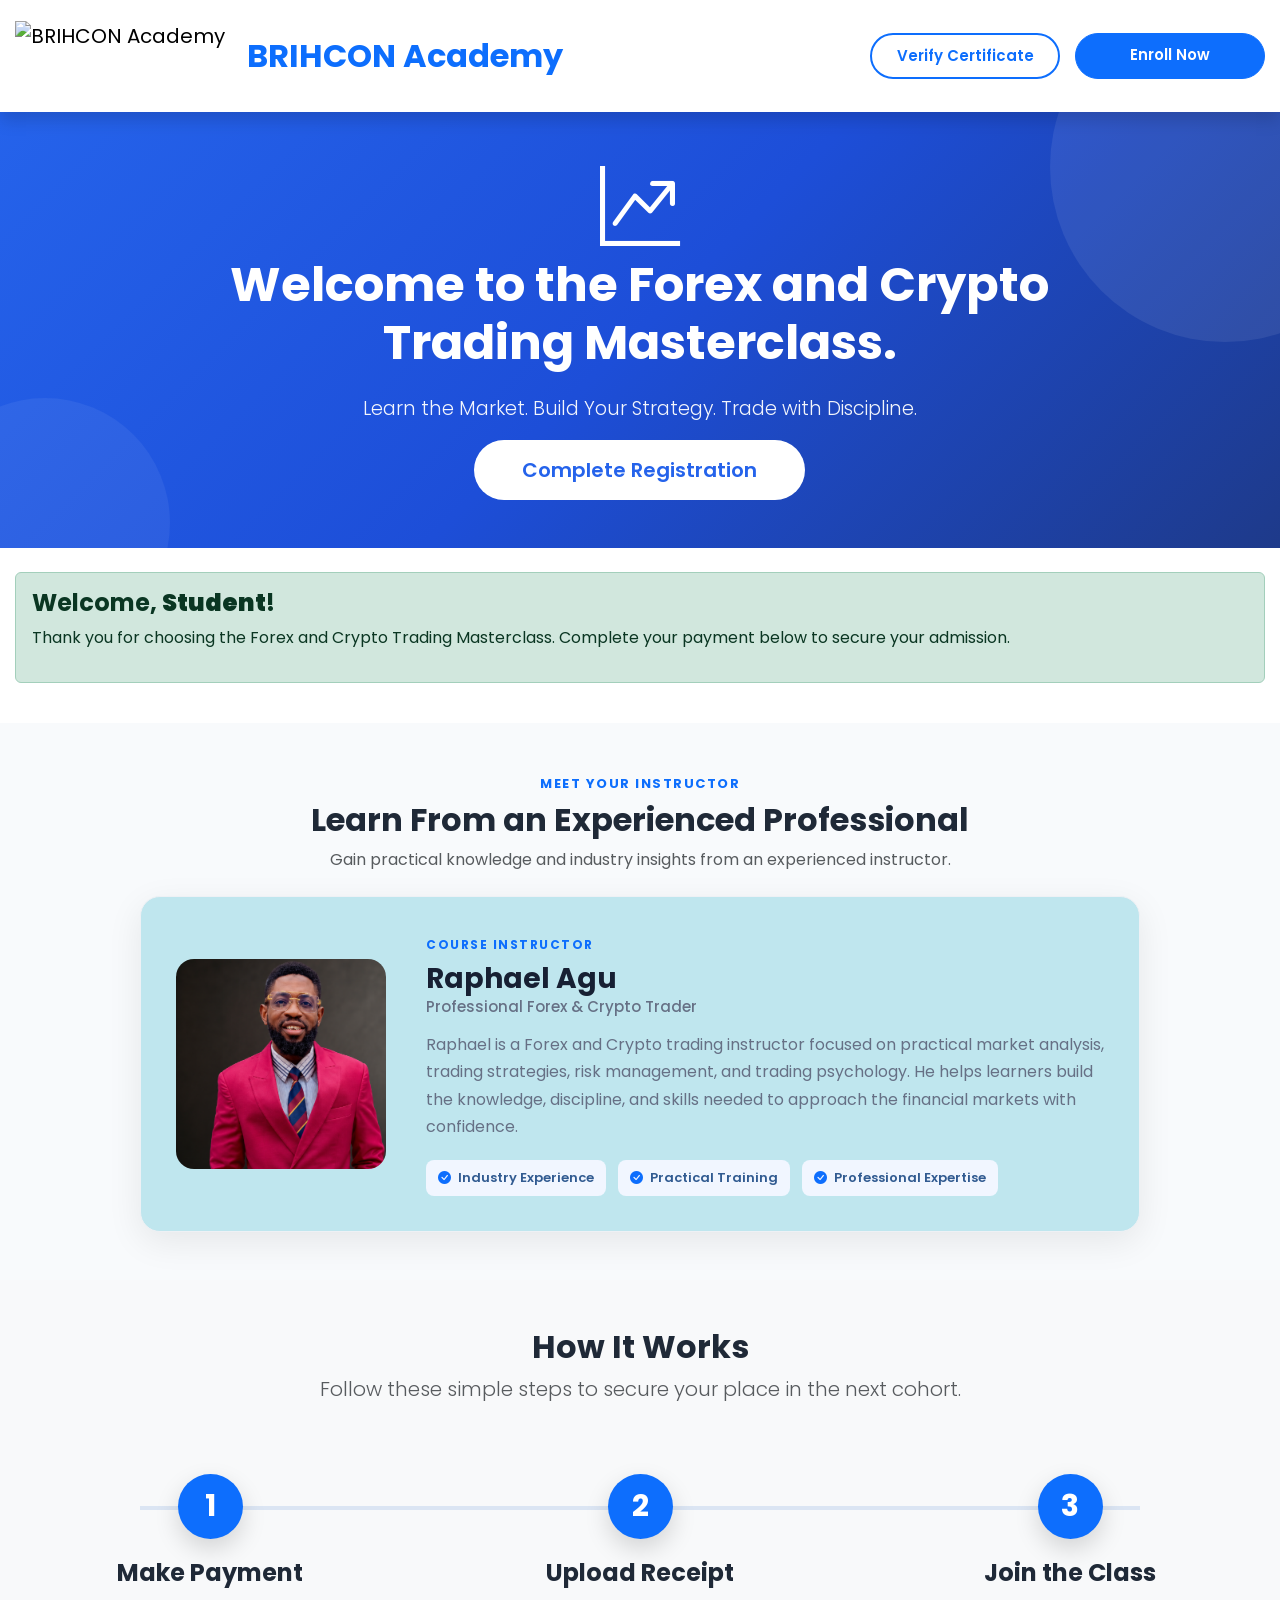
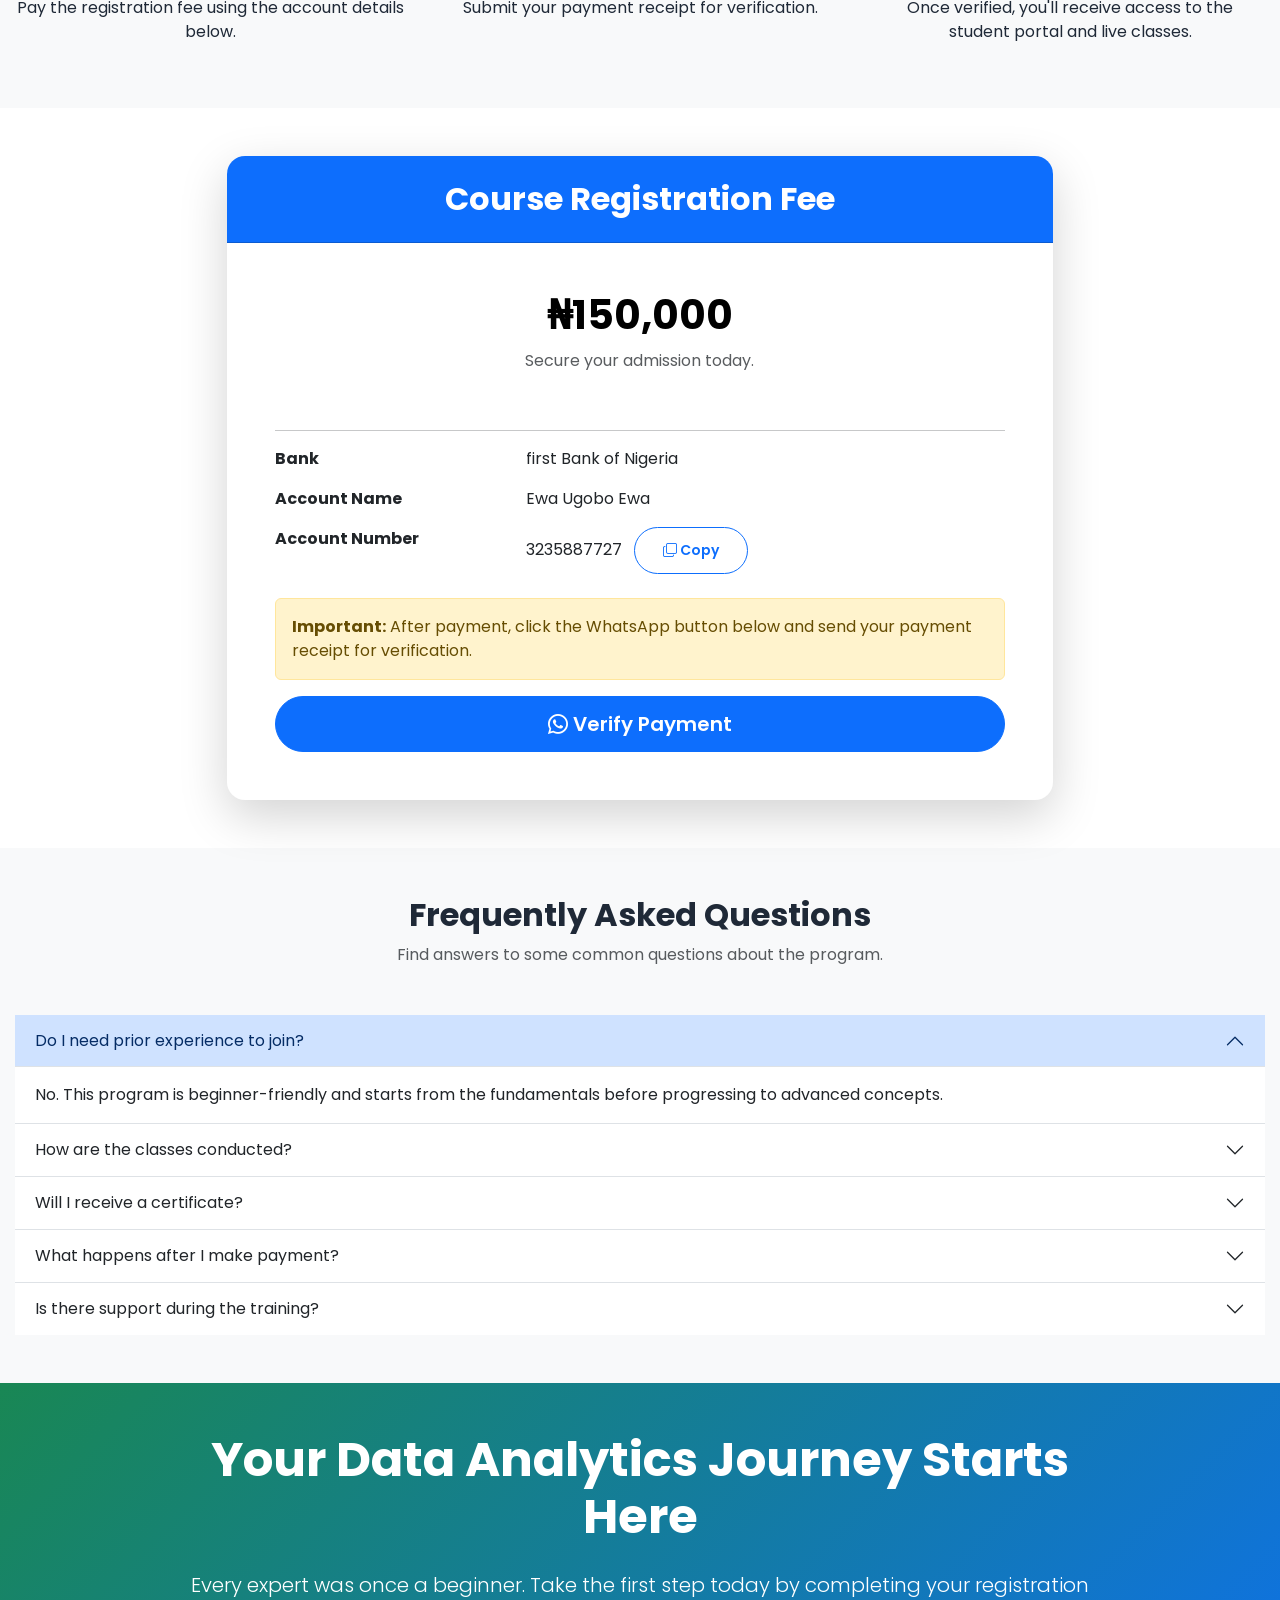
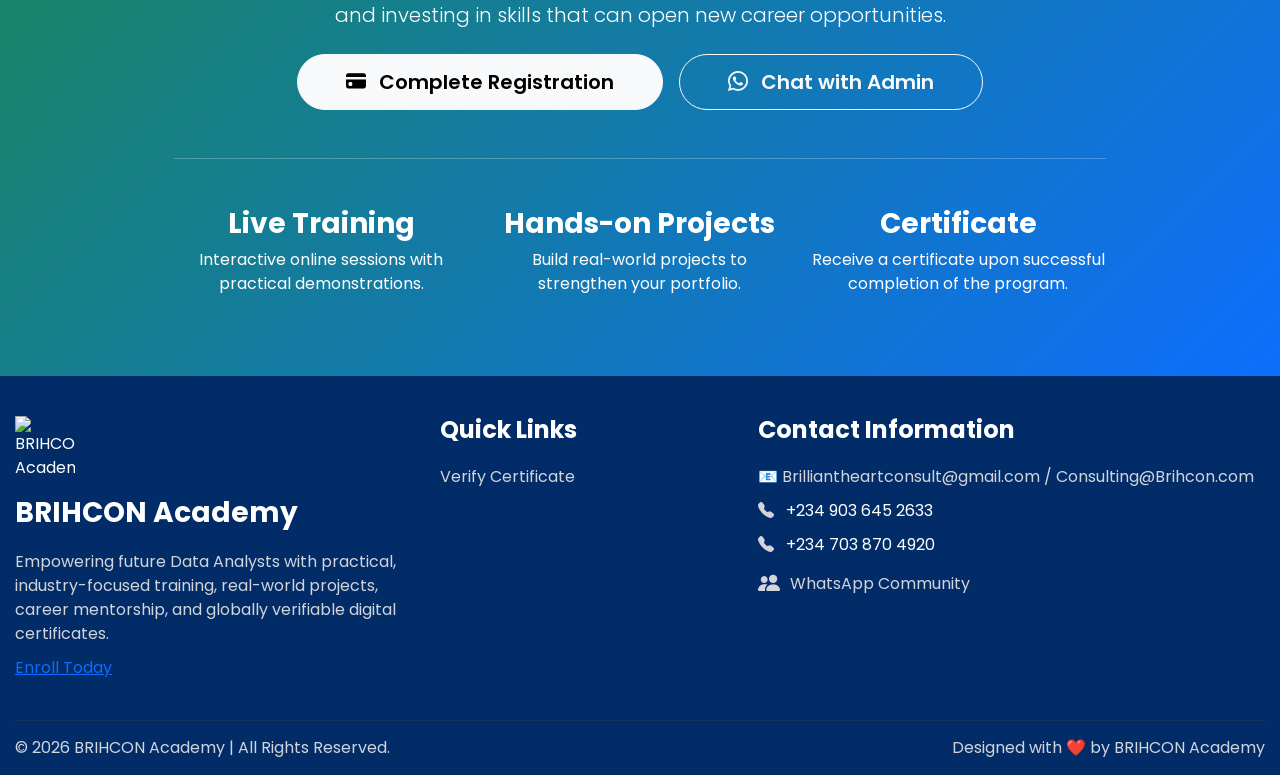
==== commit b7e84814: "Update website" ====
--- a/Crypto.html
+++ b/Crypto.html
@@ -310,7 +310,7 @@
 </div>
 
 <div class="col-md-8">
-Wema Bank
+first Bank of Nigeria
 </div>
 
 </div>
@@ -322,7 +322,7 @@
 </div>
 
 <div class="col-md-8">
-Brilliant Heart Consult
+Ewa Ugobo Ewa
 </div>
 
 </div>
@@ -336,7 +336,7 @@
 <div class="col-md-8">
 
 <span id="acctNo">
-0128084850
+3235887727
 </span>
 
 <button class="btn btn-outline-primary btn-sm ms-2"
